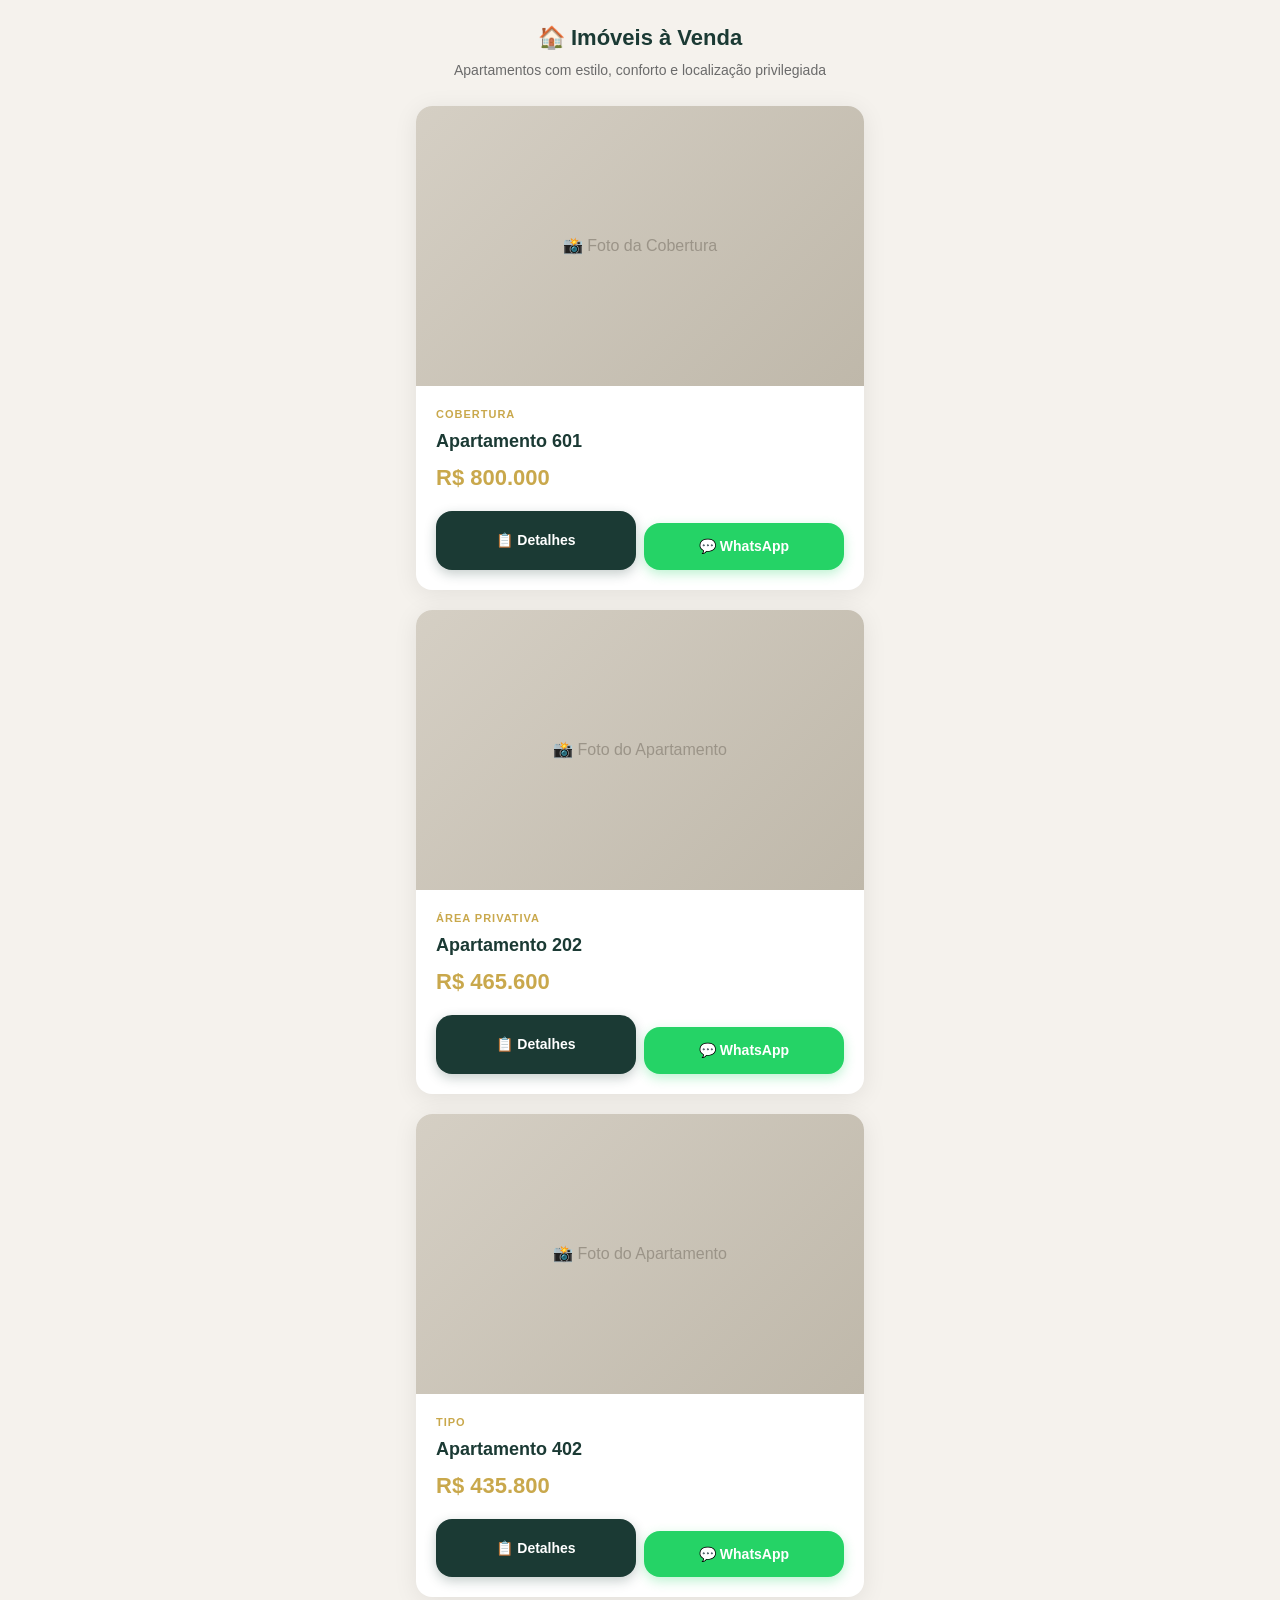
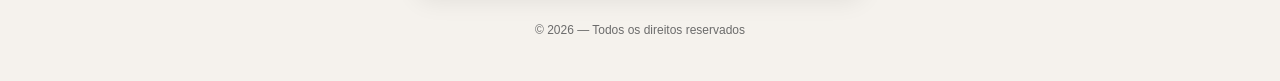
==== index.html @ 97b15b45 "Site de imóveis à venda" ====
<!DOCTYPE html>
<html lang="pt-BR">
<head>
  <meta charset="UTF-8">
  <meta name="viewport" content="width=device-width, initial-scale=1.0, maximum-scale=1.0, user-scalable=no">
  <title>Imóveis à Venda</title>
  <link rel="stylesheet" href="style.css">
</head>
<body>
  <div class="container">
    <h1 class="home-title">🏠 Imóveis à Venda</h1>
    <p class="home-sub">Apartamentos com estilo, conforto e localização privilegiada</p>

    <!-- Cobertura 601 -->
    <div class="card">
      <div class="card-hero">
        <div>📸 Foto da Cobertura</div>
      </div>
      <div class="card-body">
        <div class="card-badge">Cobertura</div>
        <div class="card-title">Apartamento 601</div>
        <div class="card-price">R$ 800.000</div>
        <div class="card-actions">
          <a href="601.html" class="btn btn-primary">📋 Detalhes</a>
          <a href="https://wa.me/5531987733252?text=Olá!%20Tenho%20interesse%20na%20Cobertura%20601%20(R$%20800.000)" class="btn btn-whatsapp">💬 WhatsApp</a>
        </div>
      </div>
    </div>

    <!-- Área Privativa 202 -->
    <div class="card">
      <div class="card-hero">
        <div>📸 Foto do Apartamento</div>
      </div>
      <div class="card-body">
        <div class="card-badge">Área Privativa</div>
        <div class="card-title">Apartamento 202</div>
        <div class="card-price">R$ 465.600</div>
        <div class="card-actions">
          <a href="202.html" class="btn btn-primary">📋 Detalhes</a>
          <a href="https://wa.me/5531987733252?text=Olá!%20Tenho%20interesse%20no%20Apartamento%20202%20(R$%20465.600)" class="btn btn-whatsapp">💬 WhatsApp</a>
        </div>
      </div>
    </div>

    <!-- Tipo 402 -->
    <div class="card">
      <div class="card-hero">
        <div>📸 Foto do Apartamento</div>
      </div>
      <div class="card-body">
        <div class="card-badge">Tipo</div>
        <div class="card-title">Apartamento 402</div>
        <div class="card-price">R$ 435.800</div>
        <div class="card-actions">
          <a href="402.html" class="btn btn-primary">📋 Detalhes</a>
          <a href="https://wa.me/5531987733252?text=Olá!%20Tenho%20interesse%20no%20Apartamento%20402%20(R$%20435.800)" class="btn btn-whatsapp">💬 WhatsApp</a>
        </div>
      </div>
    </div>

    <p class="footer">© 2026 — Todos os direitos reservados</p>
  </div>
</body>
</html>
---- style.css ----
/* ===== RESET & BASE ===== */
*, *::before, *::after { box-sizing: border-box; margin: 0; padding: 0; }

:root {
  --primary: #1B3A34;
  --primary-light: #2A5A4F;
  --accent: #C9A84C;
  --whatsapp: #25D366;
  --whatsapp-dark: #1EA952;
  --bg: #F5F2ED;
  --white: #FFFFFF;
  --text: #2D2D2D;
  --text-light: #6B6B6B;
  --border: #E5E0D8;
  --radius: 16px;
  --shadow: 0 4px 24px rgba(0,0,0,0.08);
}

html { font-size: 16px; scroll-behavior: smooth; }
body {
  font-family: -apple-system, BlinkMacSystemFont, 'Segoe UI', Roboto, sans-serif;
  background: var(--bg);
  color: var(--text);
  line-height: 1.6;
  min-height: 100dvh;
  -webkit-tap-highlight-color: transparent;
}

/* ===== CONTAINER ===== */
.container {
  max-width: 480px;
  margin: 0 auto;
  padding: 20px 16px 40px;
}

/* ===== HERO IMAGE ===== */
.hero {
  width: 100%;
  aspect-ratio: 4/3;
  background: linear-gradient(135deg, #d5cfc4 0%, #bfb8aa 100%);
  border-radius: var(--radius);
  display: flex;
  align-items: center;
  justify-content: center;
  margin-bottom: 24px;
  overflow: hidden;
  position: relative;
}
.hero img {
  width: 100%;
  height: 100%;
  object-fit: cover;
}
.hero-placeholder {
  text-align: center;
  color: #9B9488;
}
.hero-placeholder .icon { font-size: 56px; display: block; margin-bottom: 8px; }
.hero-placeholder span { font-size: 14px; }

/* ===== BADGE ===== */
.badge {
  display: inline-block;
  background: var(--primary);
  color: var(--white);
  font-size: 12px;
  font-weight: 600;
  text-transform: uppercase;
  letter-spacing: 1px;
  padding: 6px 14px;
  border-radius: 20px;
  margin-bottom: 12px;
}

/* ===== TITLE & PRICE ===== */
.title {
  font-size: 24px;
  font-weight: 700;
  color: var(--primary);
  margin-bottom: 4px;
  line-height: 1.2;
}
.price {
  font-size: 32px;
  font-weight: 800;
  color: var(--accent);
  margin-bottom: 24px;
}

/* ===== BUTTONS ===== */
.btn {
  display: flex;
  align-items: center;
  justify-content: center;
  gap: 10px;
  width: 100%;
  padding: 16px 20px;
  font-size: 17px;
  font-weight: 600;
  text-decoration: none;
  border-radius: var(--radius);
  border: none;
  cursor: pointer;
  transition: transform 0.15s, box-shadow 0.15s;
  -webkit-appearance: none;
}
.btn:active { transform: scale(0.98); }
.btn + .btn { margin-top: 12px; }

.btn-primary {
  background: var(--primary);
  color: var(--white);
  box-shadow: 0 4px 12px rgba(27,58,52,0.25);
}
.btn-primary:active { background: var(--primary-light); }

.btn-whatsapp {
  background: var(--whatsapp);
  color: var(--white);
  box-shadow: 0 4px 12px rgba(37,211,102,0.3);
}
.btn-whatsapp:active { background: var(--whatsapp-dark); }

.btn-outline {
  background: var(--white);
  color: var(--primary);
  border: 2px solid var(--primary);
}

.btn-schedule {
  background: var(--accent);
  color: var(--primary);
  box-shadow: 0 4px 12px rgba(201,168,76,0.3);
}

.btn-icon { font-size: 22px; line-height: 1; }

/* ===== SECTION ===== */
.section {
  background: var(--white);
  border-radius: var(--radius);
  padding: 20px;
  margin-bottom: 16px;
  box-shadow: var(--shadow);
}
.section-title {
  font-size: 14px;
  font-weight: 700;
  text-transform: uppercase;
  letter-spacing: 1px;
  color: var(--text-light);
  margin-bottom: 16px;
}

/* ===== DETAILS TABLE ===== */
.details-table { width: 100%; border-collapse: collapse; }
.details-table td {
  padding: 10px 0;
  border-bottom: 1px solid var(--border);
  font-size: 15px;
}
.details-table td:first-child {
  color: var(--text-light);
  width: 40%;
}
.details-table td:last-child { font-weight: 600; }
.details-table tr:last-child td { border-bottom: none; }

/* ===== FEATURES LIST ===== */
.features {
  list-style: none;
  display: grid;
  gap: 10px;
}
.features li {
  display: flex;
  align-items: center;
  gap: 10px;
  font-size: 15px;
}
.features li .dot {
  width: 8px;
  height: 8px;
  background: var(--accent);
  border-radius: 50%;
  flex-shrink: 0;
}

/* ===== MAP PLACEHOLDER ===== */
.map {
  width: 100%;
  aspect-ratio: 16/9;
  background: #e8e4dc;
  border-radius: 12px;
  display: flex;
  align-items: center;
  justify-content: center;
  color: var(--text-light);
  font-size: 14px;
}
.map iframe {
  width: 100%;
  height: 100%;
  border-radius: 12px;
  border: none;
}

/* ===== PHOTO GALLERY ===== */
.gallery {
  display: flex;
  gap: 8px;
  overflow-x: auto;
  scroll-snap-type: x mandatory;
  -webkit-overflow-scrolling: touch;
  padding-bottom: 4px;
  margin-bottom: 16px;
}
.gallery-item {
  flex: 0 0 75%;
  aspect-ratio: 4/3;
  background: linear-gradient(135deg, #d5cfc4, #bfb8aa);
  border-radius: 12px;
  scroll-snap-align: start;
  display: flex;
  align-items: center;
  justify-content: center;
  color: #9B9488;
  font-size: 13px;
  text-align: center;
  padding: 20px;
}
.gallery-item img {
  width: 100%;
  height: 100%;
  object-fit: cover;
  border-radius: 12px;
}

/* ===== BACK LINK ===== */
.back-link {
  display: inline-flex;
  align-items: center;
  gap: 6px;
  color: var(--text-light);
  text-decoration: none;
  font-size: 14px;
  margin-bottom: 16px;
}

/* ===== FOOTER ===== */
.footer {
  text-align: center;
  color: var(--text-light);
  font-size: 12px;
  margin-top: 24px;
}

/* ===== HOME PAGE ===== */
.home-title {
  font-size: 22px;
  font-weight: 800;
  color: var(--primary);
  text-align: center;
  margin-bottom: 4px;
}
.home-sub {
  text-align: center;
  color: var(--text-light);
  font-size: 14px;
  margin-bottom: 24px;
}
.card {
  background: var(--white);
  border-radius: var(--radius);
  overflow: hidden;
  box-shadow: var(--shadow);
  margin-bottom: 20px;
}
.card-hero {
  width: 100%;
  aspect-ratio: 16/10;
  background: linear-gradient(135deg, #d5cfc4, #bfb8aa);
  display: flex;
  align-items: center;
  justify-content: center;
  color: #9B9488;
}
.card-hero img {
  width: 100%;
  height: 100%;
  object-fit: cover;
}
.card-body { padding: 20px; }
.card-badge {
  font-size: 11px;
  font-weight: 600;
  text-transform: uppercase;
  letter-spacing: 1px;
  color: var(--accent);
  margin-bottom: 4px;
}
.card-title { font-size: 18px; font-weight: 700; color: var(--primary); }
.card-price { font-size: 22px; font-weight: 800; color: var(--accent); margin: 4px 0 16px; }
.card-actions { display: flex; gap: 8px; }
.card-actions .btn {
  flex: 1;
  padding: 12px;
  font-size: 14px;
}

/* ===== SEPARATOR ===== */
.separator {
  display: flex;
  align-items: center;
  gap: 12px;
  margin: 20px 0;
  color: var(--text-light);
  font-size: 13px;
}
.separator::before,
.separator::after {
  content: '';
  flex: 1;
  height: 1px;
  background: var(--border);
}

/* ===== SCHEDULE SECTION ===== */
.schedule-info {
  font-size: 14px;
  color: var(--text-light);
  margin-bottom: 12px;
  line-height: 1.5;
}
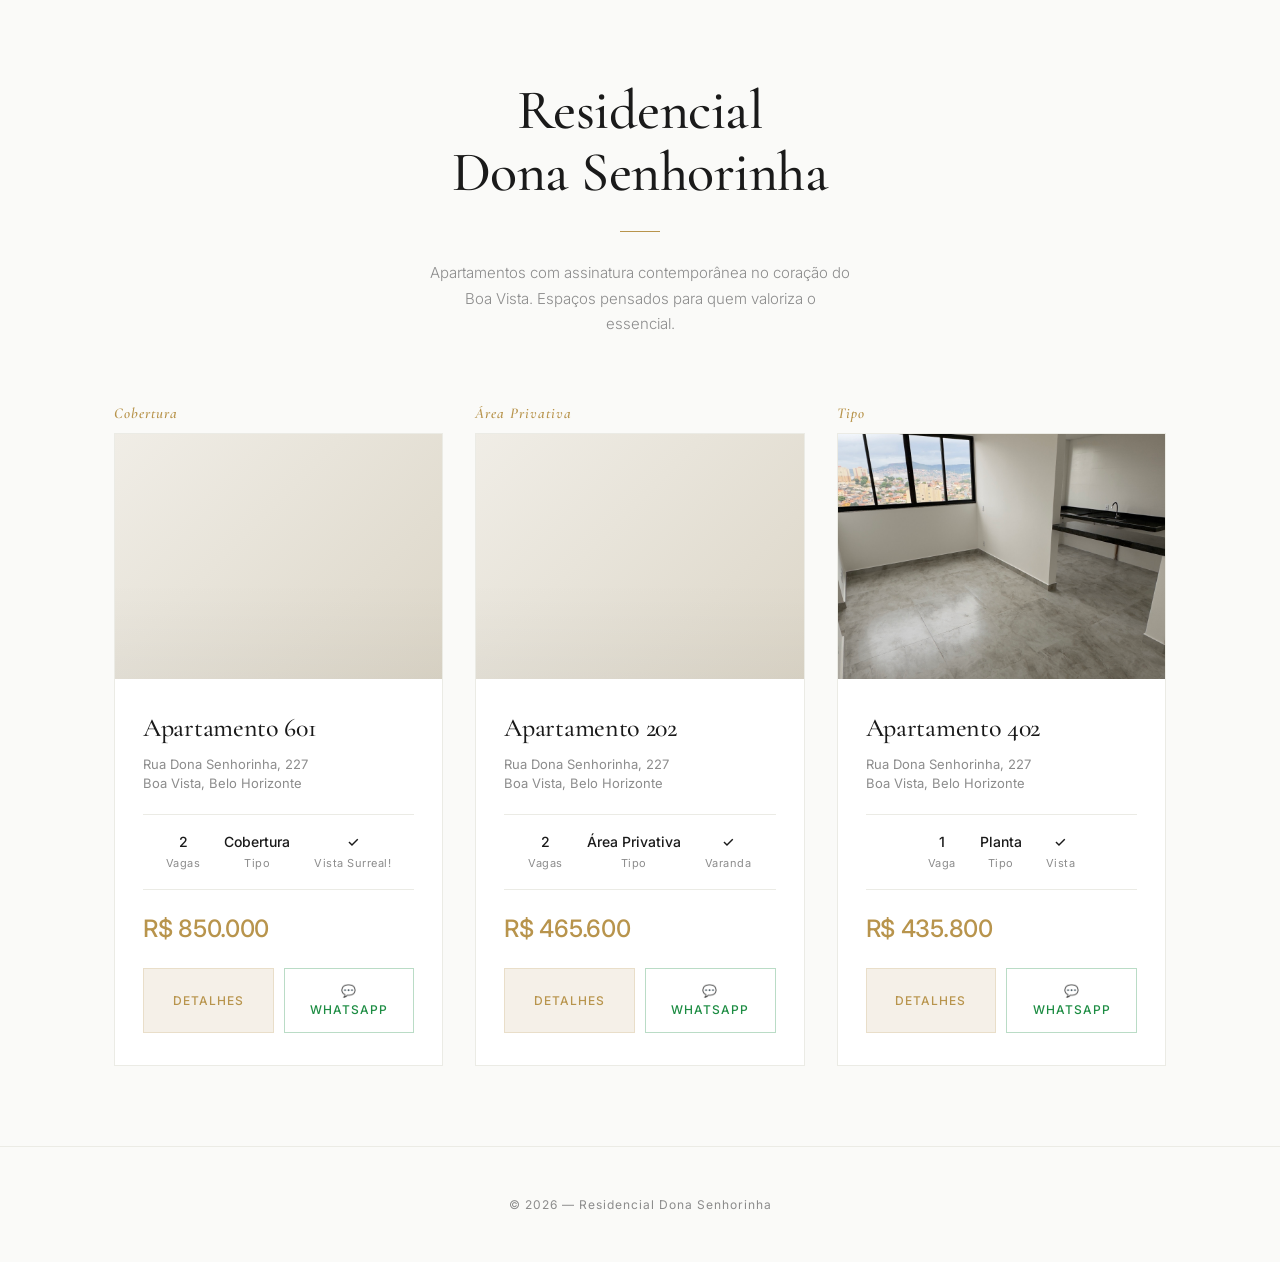
==== commit 47be628a: "Novo design minimalista, fotos 402 em 3:4, carrossel com lightbox" ====
--- a/index.html
+++ b/index.html
@@ -2,64 +2,372 @@
 <html lang="pt-BR">
 <head>
   <meta charset="UTF-8">
-  <meta name="viewport" content="width=device-width, initial-scale=1.0, maximum-scale=1.0, user-scalable=no">
-  <title>Imóveis à Venda</title>
-  <link rel="stylesheet" href="style.css">
+  <meta name="viewport" content="width=device-width, initial-scale=1.0">
+  <title>Residencial Dona Senhorinha — Imóveis à Venda</title>
+  <style>
+    @import url('https://fonts.googleapis.com/css2?family=Cormorant+Garamond:ital,wght@0,400;0,500;0,600;0,700;1,400&family=Inter:wght@300;400;500;600&display=swap');
+
+    *, *::before, *::after { box-sizing: border-box; margin: 0; padding: 0; }
+
+    :root {
+      --bg: #FAFAF8;
+      --surface: #FFFFFF;
+      --text: #1A1A1A;
+      --text-muted: #8C8C8C;
+      --accent: #B8944C;
+      --accent-light: #F5ECD7;
+      --border: #EBEBE5;
+      --radius: 2px;
+      --transition: 0.3s cubic-bezier(0.25, 0.1, 0.25, 1);
+    }
+
+    html { scroll-behavior: smooth; }
+    body {
+      font-family: 'Inter', -apple-system, sans-serif;
+      background: var(--bg);
+      color: var(--text);
+      line-height: 1.6;
+      -webkit-font-smoothing: antialiased;
+      -moz-osx-font-smoothing: grayscale;
+    }
+
+    /* ─── HEADER ─── */
+    .header {
+      text-align: center;
+      padding: 80px 24px 64px;
+    }
+    .header-tag {
+      font-family: 'Inter', sans-serif;
+      font-size: 11px;
+      font-weight: 500;
+      letter-spacing: 3px;
+      text-transform: uppercase;
+      color: var(--accent);
+      margin-bottom: 20px;
+    }
+    .header h1 {
+      font-family: 'Cormorant Garamond', serif;
+      font-size: clamp(36px, 6vw, 56px);
+      font-weight: 500;
+      letter-spacing: -0.5px;
+      line-height: 1.1;
+      color: var(--text);
+    }
+    .header-line {
+      width: 40px;
+      height: 1px;
+      background: var(--accent);
+      margin: 28px auto;
+    }
+    .header-sub {
+      font-size: 15px;
+      font-weight: 300;
+      color: var(--text-muted);
+      max-width: 420px;
+      margin: 0 auto;
+      line-height: 1.7;
+    }
+
+    /* ─── LISTINGS GRID ─── */
+    .listings {
+      max-width: 1100px;
+      margin: 0 auto;
+      padding: 0 24px 80px;
+      display: grid;
+      grid-template-columns: repeat(auto-fit, minmax(320px, 1fr));
+      gap: 32px;
+    }
+
+    /* ─── CARD ─── */
+    .card {
+      background: var(--surface);
+      border: 1px solid var(--border);
+      overflow: hidden;
+      transition: transform var(--transition), box-shadow var(--transition);
+    }
+    .card:hover {
+      transform: translateY(-4px);
+      box-shadow: 0 20px 60px rgba(0,0,0,0.06);
+    }
+
+    .card-tag {
+      font-family: 'Cormorant Garamond', serif;
+      font-size: 15px;
+      font-weight: 600;
+      font-style: italic;
+      letter-spacing: 1px;
+      color: var(--accent);
+      margin-bottom: 8px;
+    }
+
+    .card-image {
+      width: 100%;
+      aspect-ratio: 4/3;
+      background: linear-gradient(135deg, #F0EDE6 0%, #E8E4DA 40%, #DCD6C8 100%);
+      position: relative;
+      overflow: hidden;
+      margin-top: 0;
+    }
+    .card-image::after {
+      content: '';
+      position: absolute;
+      inset: 0;
+      background: linear-gradient(to bottom, transparent 60%, rgba(0,0,0,0.03));
+    }
+    .card-image img {
+      width: 100%;
+      height: 100%;
+      object-fit: cover;
+      display: block;
+    }
+
+    .card-body {
+      padding: 28px 28px 32px;
+    }
+    .card-number {
+      font-family: 'Cormorant Garamond', serif;
+      font-size: 26px;
+      font-weight: 500;
+      letter-spacing: -0.3px;
+      color: var(--text);
+      margin-bottom: 6px;
+    }
+    .card-number a {
+      text-decoration: none;
+      color: inherit;
+    }
+    .card-address {
+      font-size: 13px;
+      font-weight: 400;
+      color: var(--text-muted);
+      margin-bottom: 20px;
+      line-height: 1.5;
+    }
+    .card-details {
+      display: flex;
+      gap: 24px;
+      justify-content: center;
+      text-align: center;
+      padding: 16px 0;
+      border-top: 1px solid var(--border);
+      border-bottom: 1px solid var(--border);
+      margin-bottom: 20px;
+    }
+    .card-detail {
+      display: flex;
+      flex-direction: column;
+      gap: 2px;
+    }
+    .card-detail-value {
+      font-size: 14px;
+      font-weight: 500;
+      color: var(--text);
+    }
+    .card-detail-label {
+      font-size: 11px;
+      color: var(--text-muted);
+      letter-spacing: 0.5px;
+    }
+
+    .card-price {
+      font-family: 'Inter', sans-serif;
+      font-size: 24px;
+      font-weight: 500;
+      color: var(--accent);
+      margin-bottom: 20px;
+      letter-spacing: -0.3px;
+    }
+
+    .card-actions {
+      display: flex;
+      gap: 10px;
+    }
+    .btn {
+      flex: 1;
+      display: flex;
+      align-items: center;
+      justify-content: center;
+      padding: 12px 20px;
+      font-family: 'Inter', sans-serif;
+      font-size: 12px;
+      font-weight: 500;
+      letter-spacing: 1px;
+      text-transform: uppercase;
+      text-align: center;
+      text-decoration: none;
+      cursor: pointer;
+      transition: all var(--transition);
+      border: none;
+    }
+    .btn-primary {
+      background: #F5F0E8;
+      color: var(--accent);
+      border: 1px solid rgba(184,148,76,0.2);
+    }
+    .btn-primary:hover {
+      background: #EDE4D4;
+      border-color: var(--accent);
+    }
+    .btn-outline {
+      background: transparent;
+      color: var(--text);
+      border: 1px solid var(--border);
+    }
+    .btn-outline:hover {
+      border-color: var(--text);
+      background: var(--bg);
+    }
+    .btn-whatsapp {
+      background: transparent;
+      color: #1C8C42;
+      border: 1px solid rgba(28,140,66,0.3);
+      display: flex;
+      align-items: center;
+      justify-content: center;
+      gap: 6px;
+    }
+    .btn-whatsapp:hover {
+      background: rgba(28,140,66,0.06);
+      border-color: #1C8C42;
+    }
+
+    /* ─── FOOTER ─── */
+    .footer {
+      text-align: center;
+      padding: 48px 24px;
+      border-top: 1px solid var(--border);
+    }
+    .footer-text {
+      font-size: 12px;
+      color: var(--text-muted);
+      letter-spacing: 1px;
+    }
+
+    /* ─── RESPONSIVE ─── */
+    @media (max-width: 480px) {
+      .header { padding: 48px 20px 40px; }
+      .listings { padding: 0 16px 48px; gap: 24px; }
+      .card-tag { padding: 16px 20px 0; }
+      .card-body { padding: 20px 20px 24px; }
+      .card-actions { flex-direction: column; }
+    }
+  </style>
 </head>
 <body>
-  <div class="container">
-    <h1 class="home-title">🏠 Imóveis à Venda</h1>
-    <p class="home-sub">Apartamentos com estilo, conforto e localização privilegiada</p>
+
+  <!-- ─── HEADER ─── -->
+  <header class="header">
+    <h1>Residencial<br>Dona Senhorinha</h1>
+    <div class="header-line"></div>
+    <p class="header-sub">
+      Apartamentos com assinatura contemporânea no coração do Boa Vista.
+      Espaços pensados para quem valoriza o essencial.
+    </p>
+  </header>
+
+  <!-- ─── LISTINGS ─── -->
+  <section class="listings">
 
     <!-- Cobertura 601 -->
-    <div class="card">
-      <div class="card-hero">
-        <div>📸 Foto da Cobertura</div>
-      </div>
+    <div class="card-wrapper">
+      <div class="card-tag">Cobertura</div>
+      <article class="card">
+        <div class="card-image"></div>
       <div class="card-body">
-        <div class="card-badge">Cobertura</div>
-        <div class="card-title">Apartamento 601</div>
-        <div class="card-price">R$ 800.000</div>
+        <h2 class="card-number"><a href="601.html">Apartamento 601</a></h2>
+        <p class="card-address">Rua Dona Senhorinha, 227<br>Boa Vista, Belo Horizonte</p>
+        <div class="card-details">
+          <div class="card-detail">
+            <span class="card-detail-value">2</span>
+            <span class="card-detail-label">Vagas</span>
+          </div>
+          <div class="card-detail">
+            <span class="card-detail-value">Cobertura</span>
+            <span class="card-detail-label">Tipo</span>
+          </div>
+          <div class="card-detail">
+            <span class="card-detail-value">✓</span>
+            <span class="card-detail-label">Vista Surreal!</span>
+          </div>
+        </div>
+        <div class="card-price">R$ 850.000</div>
         <div class="card-actions">
-          <a href="601.html" class="btn btn-primary">📋 Detalhes</a>
-          <a href="https://wa.me/5531987733252?text=Olá!%20Tenho%20interesse%20na%20Cobertura%20601%20(R$%20800.000)" class="btn btn-whatsapp">💬 WhatsApp</a>
-        </div>
-      </div>
+          <a href="601.html" class="btn btn-primary">Detalhes</a>
+          <a href="https://wa.me/5531987733252?text=Olá!%20Tenho%20interesse%20na%20Cobertura%20601%20(R$%20850.000)" class="btn btn-whatsapp">💬 WhatsApp</a>
+        </div>
+      </article>
     </div>
 
     <!-- Área Privativa 202 -->
-    <div class="card">
-      <div class="card-hero">
-        <div>📸 Foto do Apartamento</div>
-      </div>
+    <div class="card-wrapper">
+      <div class="card-tag">Área Privativa</div>
+      <article class="card">
+        <div class="card-image"></div>
       <div class="card-body">
-        <div class="card-badge">Área Privativa</div>
-        <div class="card-title">Apartamento 202</div>
+        <h2 class="card-number"><a href="202.html">Apartamento 202</a></h2>
+        <p class="card-address">Rua Dona Senhorinha, 227<br>Boa Vista, Belo Horizonte</p>
+        <div class="card-details">
+          <div class="card-detail">
+            <span class="card-detail-value">2</span>
+            <span class="card-detail-label">Vagas</span>
+          </div>
+          <div class="card-detail">
+            <span class="card-detail-value">Área Privativa</span>
+            <span class="card-detail-label">Tipo</span>
+          </div>
+          <div class="card-detail">
+            <span class="card-detail-value">✓</span>
+            <span class="card-detail-label">Varanda</span>
+          </div>
+        </div>
         <div class="card-price">R$ 465.600</div>
         <div class="card-actions">
-          <a href="202.html" class="btn btn-primary">📋 Detalhes</a>
+          <a href="202.html" class="btn btn-primary">Detalhes</a>
           <a href="https://wa.me/5531987733252?text=Olá!%20Tenho%20interesse%20no%20Apartamento%20202%20(R$%20465.600)" class="btn btn-whatsapp">💬 WhatsApp</a>
         </div>
-      </div>
+      </article>
     </div>
 
     <!-- Tipo 402 -->
-    <div class="card">
-      <div class="card-hero">
-        <div>📸 Foto do Apartamento</div>
-      </div>
+    <div class="card-wrapper">
+      <div class="card-tag">Tipo</div>
+      <article class="card">
+        <a href="402.html" style="display:block; text-decoration:none;">
+        <div class="card-image">
+          <img src="fotos-caminho-402/editadas-34/IMG_0162_edit.jpeg" alt="Apartamento 402">
+        </div>
+      </a>
       <div class="card-body">
-        <div class="card-badge">Tipo</div>
-        <div class="card-title">Apartamento 402</div>
+        <h2 class="card-number"><a href="402.html">Apartamento 402</a></h2>
+        <p class="card-address">Rua Dona Senhorinha, 227<br>Boa Vista, Belo Horizonte</p>
+        <div class="card-details">
+          <div class="card-detail">
+            <span class="card-detail-value">1</span>
+            <span class="card-detail-label">Vaga</span>
+          </div>
+          <div class="card-detail">
+            <span class="card-detail-value">Planta</span>
+            <span class="card-detail-label">Tipo</span>
+          </div>
+          <div class="card-detail">
+            <span class="card-detail-value">✓</span>
+            <span class="card-detail-label">Vista</span>
+          </div>
+        </div>
         <div class="card-price">R$ 435.800</div>
         <div class="card-actions">
-          <a href="402.html" class="btn btn-primary">📋 Detalhes</a>
+          <a href="402.html" class="btn btn-primary">Detalhes</a>
           <a href="https://wa.me/5531987733252?text=Olá!%20Tenho%20interesse%20no%20Apartamento%20402%20(R$%20435.800)" class="btn btn-whatsapp">💬 WhatsApp</a>
         </div>
-      </div>
+      </article>
     </div>
 
-    <p class="footer">© 2026 — Todos os direitos reservados</p>
-  </div>
+  </section>
+
+  <!-- ─── FOOTER ─── -->
+  <footer class="footer">
+    <p class="footer-text">© 2026 — Residencial Dona Senhorinha</p>
+  </footer>
+
 </body>
 </html>
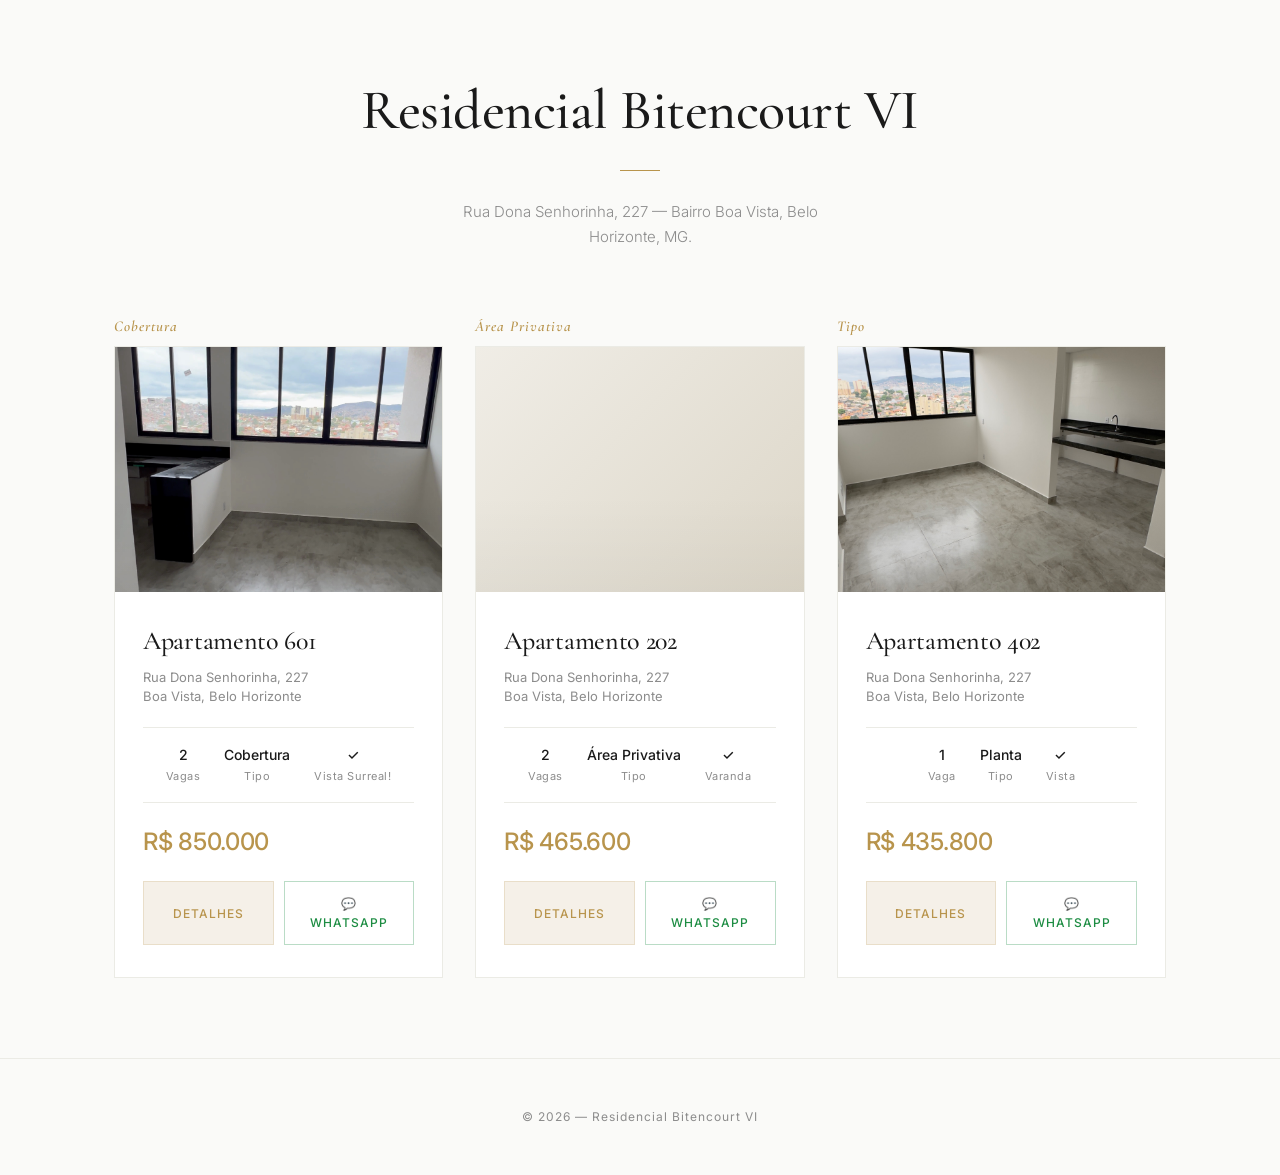
==== commit 8c4ae1ee: "Adiciona plantas dos apartamentos 202 e 601, atualiza galeria 402" ====
--- a/index.html
+++ b/index.html
@@ -3,7 +3,7 @@
 <head>
   <meta charset="UTF-8">
   <meta name="viewport" content="width=device-width, initial-scale=1.0">
-  <title>Residencial Dona Senhorinha — Imóveis à Venda</title>
+  <title>Residencial Bitencourt VI — Imóveis à Venda</title>
   <style>
     @import url('https://fonts.googleapis.com/css2?family=Cormorant+Garamond:ital,wght@0,400;0,500;0,600;0,700;1,400&family=Inter:wght@300;400;500;600&display=swap');
 
@@ -257,11 +257,10 @@
 
   <!-- ─── HEADER ─── -->
   <header class="header">
-    <h1>Residencial<br>Dona Senhorinha</h1>
+    <h1>Residencial Bitencourt VI</h1>
     <div class="header-line"></div>
     <p class="header-sub">
-      Apartamentos com assinatura contemporânea no coração do Boa Vista.
-      Espaços pensados para quem valoriza o essencial.
+      Rua Dona Senhorinha, 227 — Bairro Boa Vista, Belo Horizonte, MG.
     </p>
   </header>
 
@@ -272,7 +271,11 @@
     <div class="card-wrapper">
       <div class="card-tag">Cobertura</div>
       <article class="card">
-        <div class="card-image"></div>
+        <a href="601.html" style="display:block; text-decoration:none;">
+          <div class="card-image">
+            <img src="fotos-caminho-601/frame_008s_selecionado_008.267s.jpg" alt="Cobertura 601">
+          </div>
+        </a>
       <div class="card-body">
         <h2 class="card-number"><a href="601.html">Apartamento 601</a></h2>
         <p class="card-address">Rua Dona Senhorinha, 227<br>Boa Vista, Belo Horizonte</p>
@@ -366,7 +369,7 @@
 
   <!-- ─── FOOTER ─── -->
   <footer class="footer">
-    <p class="footer-text">© 2026 — Residencial Dona Senhorinha</p>
+      <p class="footer-text">© 2026 — Residencial Bitencourt VI</p>
   </footer>
 
 </body>
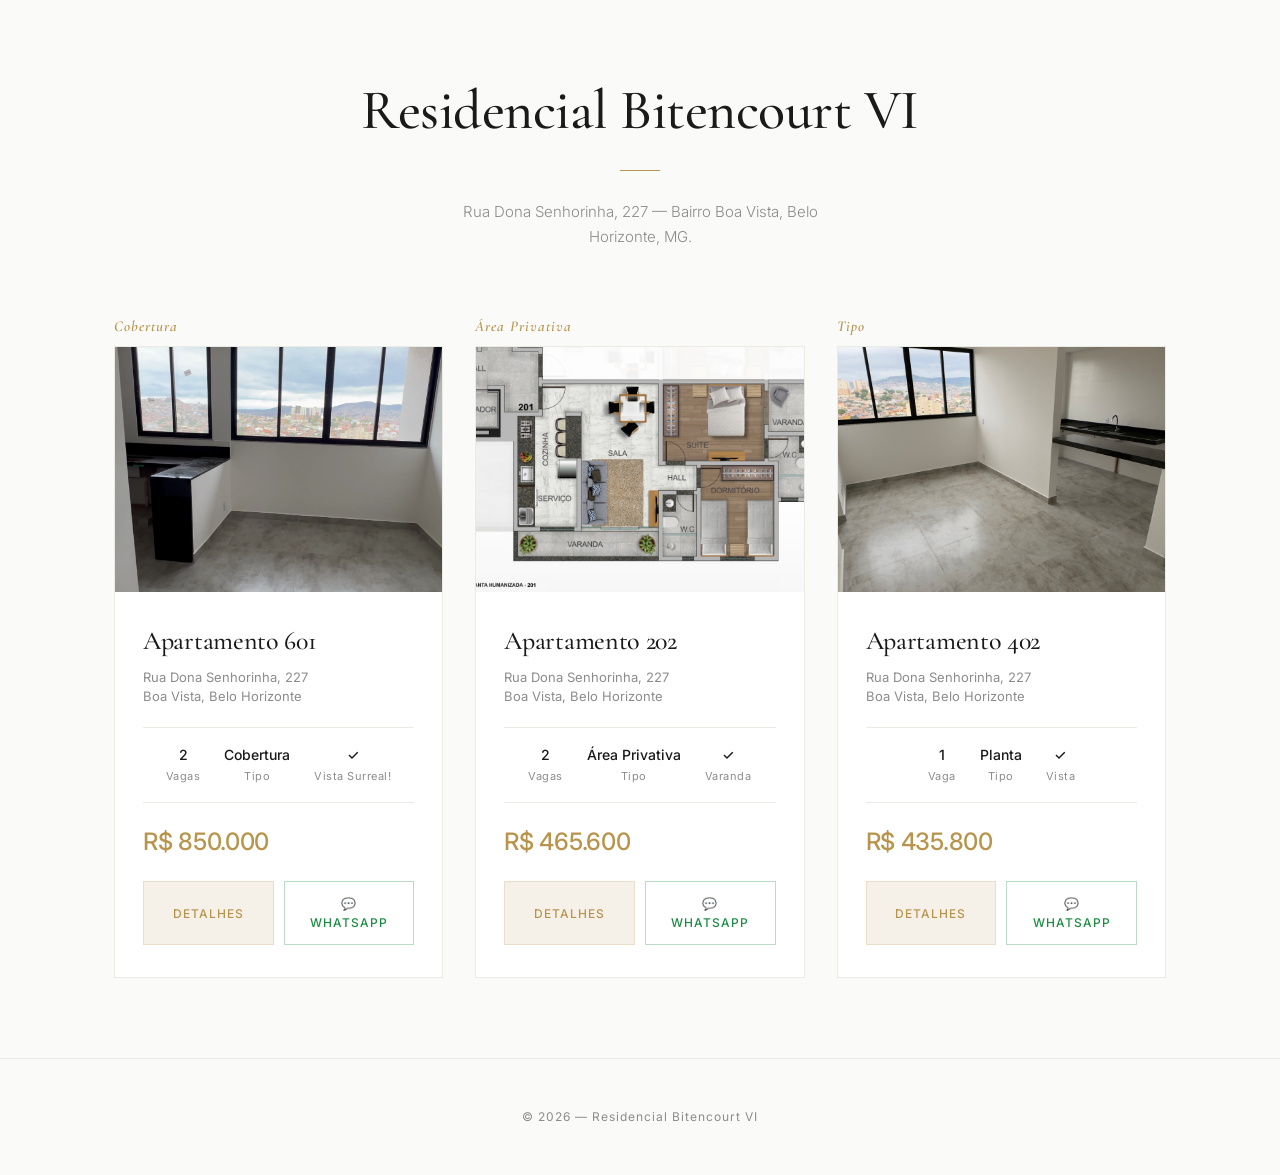
==== commit 4bd2abc1: "Correções de última hora" ====
--- a/index.html
+++ b/index.html
@@ -305,7 +305,11 @@
     <div class="card-wrapper">
       <div class="card-tag">Área Privativa</div>
       <article class="card">
-        <div class="card-image"></div>
+        <a href="202.html" style="display:block; text-decoration:none;">
+          <div class="card-image">
+            <img src="fotos-caminho-202/planta-202.jpg" alt="Planta do Apartamento 202">
+          </div>
+        </a>
       <div class="card-body">
         <h2 class="card-number"><a href="202.html">Apartamento 202</a></h2>
         <p class="card-address">Rua Dona Senhorinha, 227<br>Boa Vista, Belo Horizonte</p>
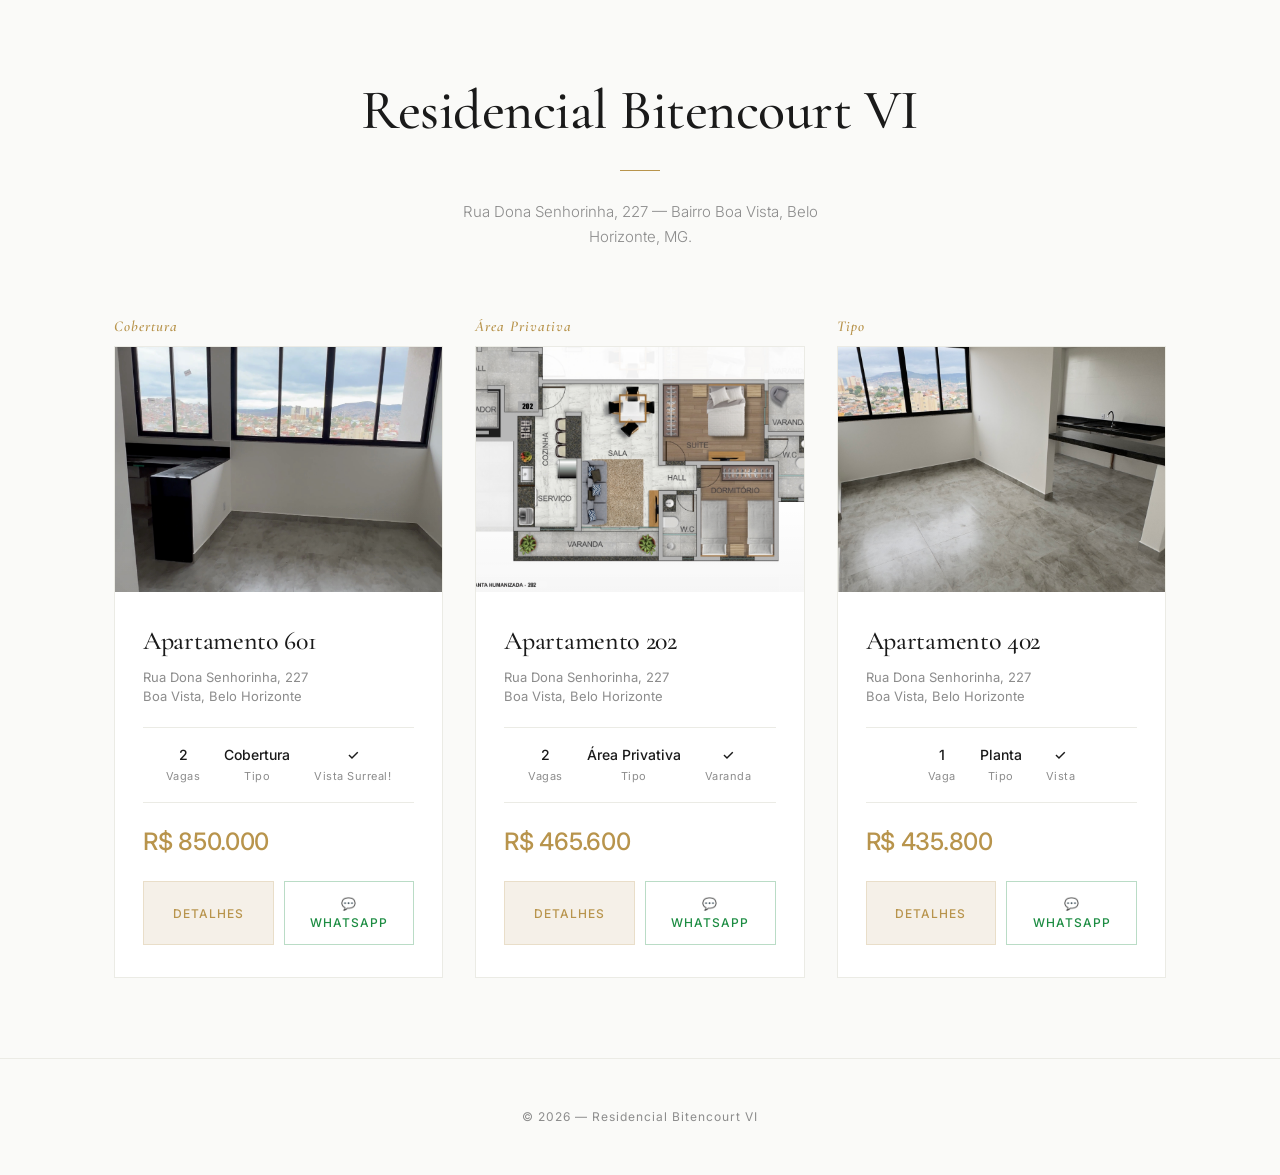
==== commit c9afb181: "Troca capa 402: IMG_0163 como primeira foto, thumbnail index atualizada" ====
--- a/index.html
+++ b/index.html
@@ -306,7 +306,7 @@
       <div class="card-tag">Área Privativa</div>
       <article class="card">
         <a href="202.html" style="display:block; text-decoration:none;">
-          <div class="card-image">
+          <div class="card-image" style="background:#fff;">
             <img src="fotos-caminho-202/planta-202.jpg" alt="Planta do Apartamento 202">
           </div>
         </a>
@@ -341,7 +341,7 @@
       <article class="card">
         <a href="402.html" style="display:block; text-decoration:none;">
         <div class="card-image">
-          <img src="fotos-caminho-402/editadas-34/IMG_0162_edit.jpeg" alt="Apartamento 402">
+          <img src="fotos-caminho-402/editadas-34/IMG_0163_edit.jpeg" alt="Apartamento 402">
         </div>
       </a>
       <div class="card-body">
